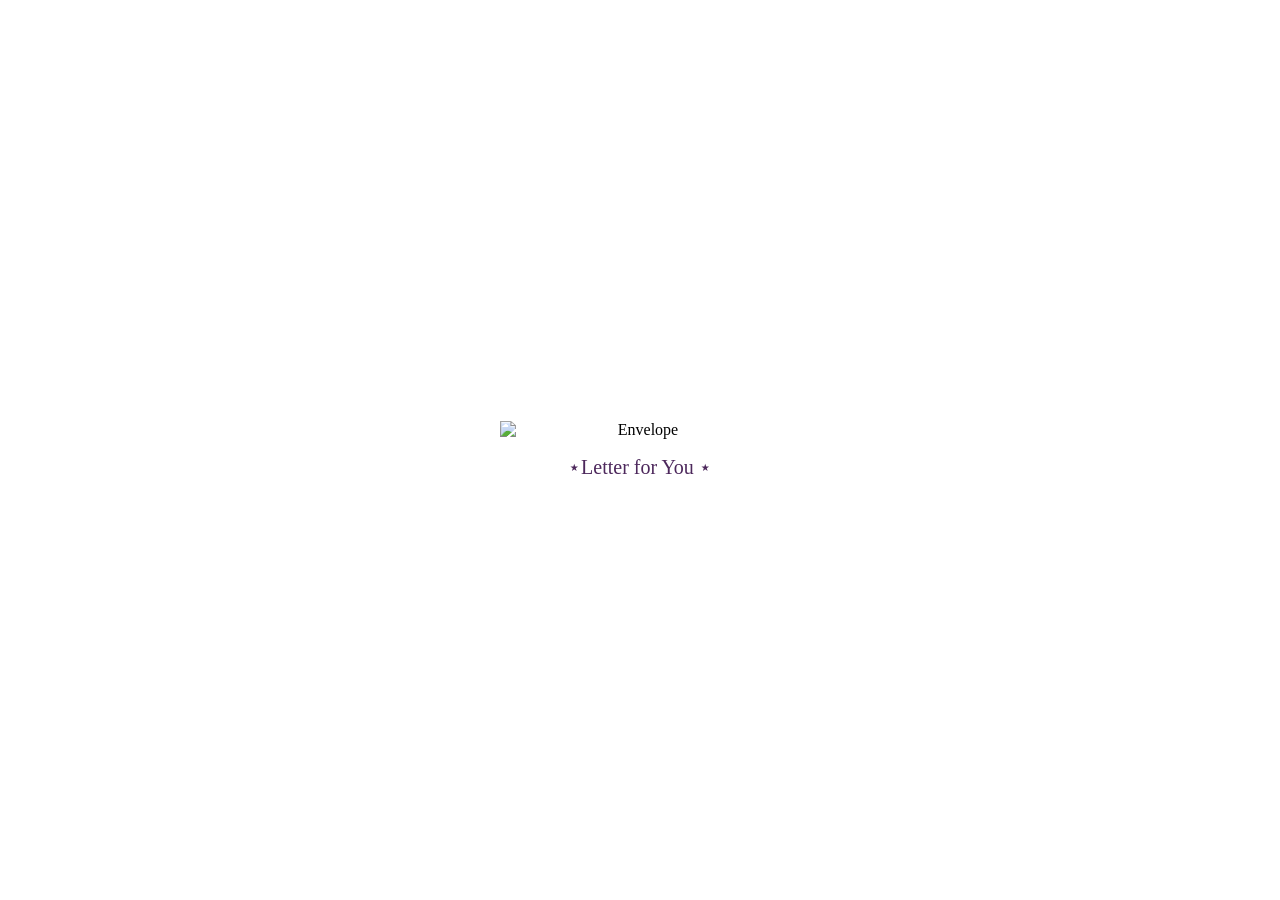
==== index.html @ 08f2ec82 "Add files via upload" ====
<!DOCTYPE html>
<html lang="en">
<head>
    <meta charset="UTF-8">
    <link rel="stylesheet" href="style.css" />
    <title>Answer Me</title>
</head>    
<body>
     <!-- Envelope Screen-->
      <div class="envelope-container">
        <img src="envelop.jpeg" alt="Envelope" id="envelope" />
        <p>⋆Letter for You ⋆</p>   
      </div>

     <!-- Letter Screen-->
      <div id="letter-container">
        <div class="letter-window">
            <h1 id="letter-title"> Are you okay?</h1>

            <img src="images (1).jpeg" class="cat" id="letter-cat" alt="Two cuddly cats" />
            <img src="cute.jpeg" class="yes-cat" id="yes-cat" alt="Happy cat saying yes" />

            <div class="buttons" id="lettr-buttons">
                <img src="images.png" class="btn yes-btn" alt="Yes" role="button" tabindex="0" />

                <div class="no-wrapper">
                    <img src="no.png" class="btn no-btn" alt="No" role="button" tabindex="0" />
                </div>
            </div>

            <p id="final-text" class="final-text" style="display: none;">
                <strong> Hi Yanie</strong> You can do it, keep shining
            </p>
        </div>
      </div>
    <script src="script.js"></script>
</body>
</html>
---- style.css ----
* {
    margin: 0;
    box-sizing: border-box;
}

body {
    min-height: 100vh;
    display: flex;
    justify-content: center;
    align-items: center;
    padding: 24px;
    background: url("bg.jpeg") center / cover fixed;
    font-family: Georgia, serif;
}

.envelope-container {
    text-align: center;
    cursor: pointer;
}

.envelope-container p {
    margin-top: 16px;
    color: #4d285c;
    font-size: 1.25rem;
}

@keyframes pulse{
    0%{
        transform: scale(1);
    }
    50%{
        transform: scale(1.1);
    }
    100%{
        transform: scale(1);       
    }
}

.envelope-container #envelope {
    display: block;
    width: min(80vw, 280px);
    animation: pulse 1.5s infinite;
    cursor: pointer;
}

#letter-container {
    display: none;
    position: fixed;
    inset: 0;
    padding: 24px;
    justify-content: center;
    align-items: center;
}

.letter-window {
    width: min(100%, 800px);
    min-height: 480px;
    max-width: 800px;
    padding: 32px;
    background: rgba(255, 250, 252, 0.94);
    border: 3px solid #d993b1;
    border-radius: 16px;
    text-align: center;
}

#letter-title {
    color: #642f56;
    margin-bottom: 20px;
}

.cat {
    width: min(70vw, 260px);
    max-height: 230px;
    object-fit: contain;
}

.yes-cat {
    display: none;
    width: min(200px, 350px);
    max-height: 500px;
    margin: 0 auto 16px;
    object-fit: contain;
}

.buttons {
    display: flex;
    justify-content: center;
    align-items: center;
    gap: 28px;
    margin-top: 24px;
}

.btn {
    width: 110px;
    cursor: pointer;
    transition: transform 160ms ease;
}

.yes-btn {
    clip-path: polygon(42% 7%, 57% 4%, 72% 8%, 84% 17%, 89% 31%, 87% 47%, 81% 61%, 72% 72%, 62% 78%, 55% 91%, 47% 98%, 42% 83%, 31% 80%, 20% 72%, 13% 61%, 10% 47%, 13% 32%, 21% 18%, 31% 10%);
}

.no-btn {
    mix-blend-mode: multiply;
}

.btn:hover,
.btn:focus-visible {
    transform: scale(1.08);
}

.no-wrapper {
    position: relative;
    width: 110px;
    height: 110px;
}

.no-wrapper .no-btn {
    position: absolute;
    inset: 0;
}

.final-text {
    margin-top: 24px;
    color: #642f56;
    font-size: 1.2rem;
}

@media (max-width: 520px) {
    .letter-window {
        min-height: 420px;
        padding: 24px 16px;
    }

    #letter-title {
        font-size: 1.5rem;
    }
}
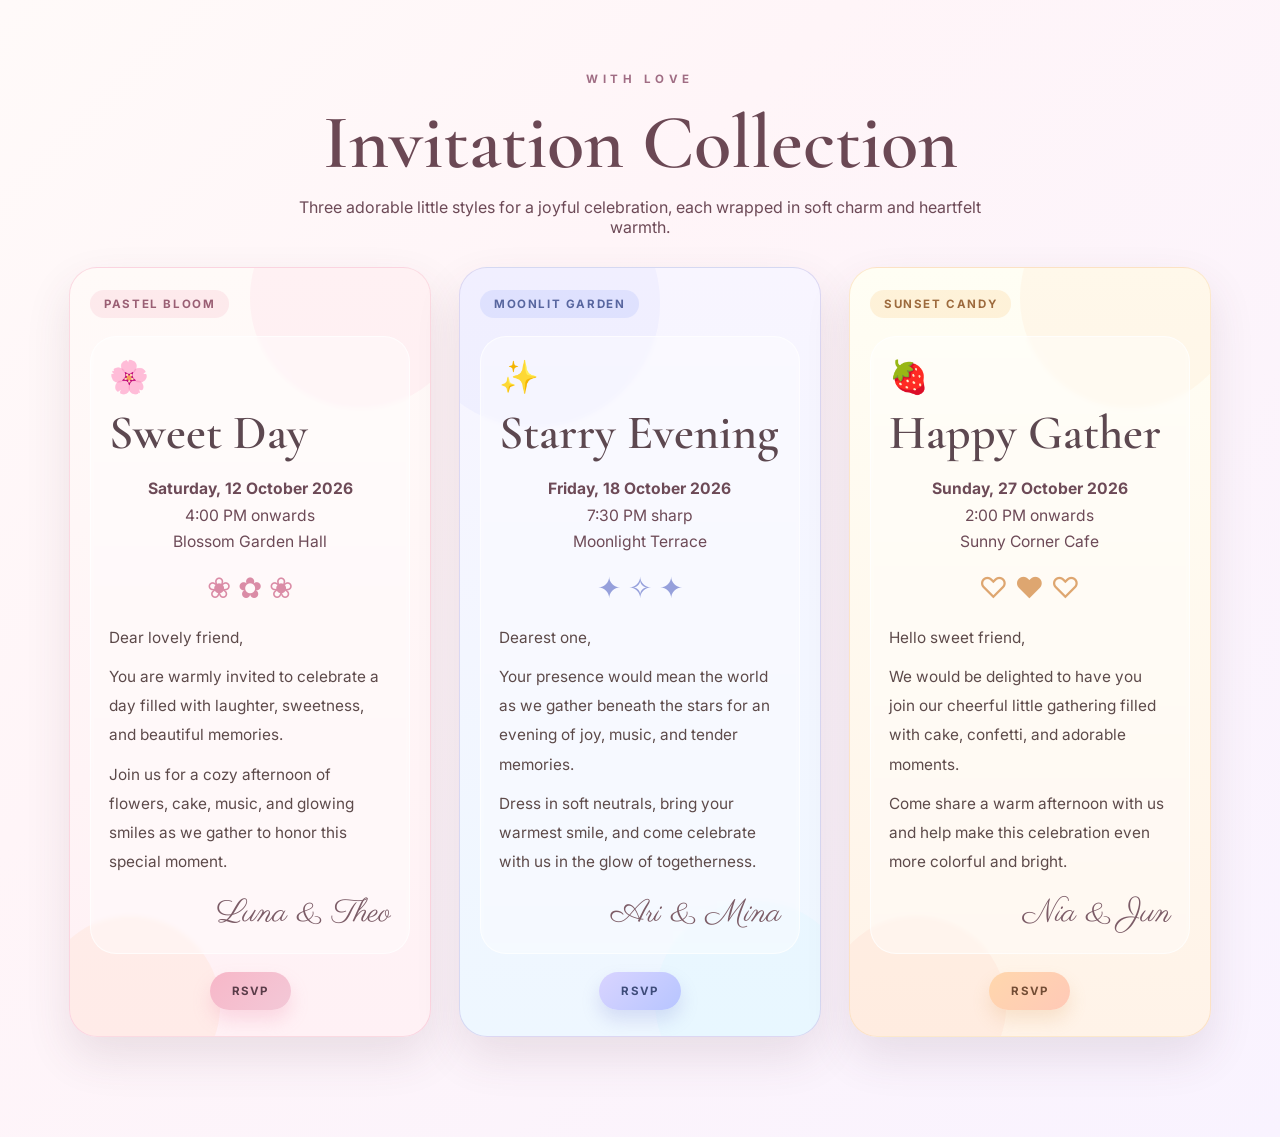
==== commit 42bafaa4: "Add files via upload" ====
--- a/index.html
+++ b/index.html
@@ -1,38 +1,379 @@
 <!DOCTYPE html>
 <html lang="en">
-<head>
-    <meta charset="UTF-8">
-    <link rel="stylesheet" href="style.css" />
-    <title>Answer Me</title>
-</head>    
-<body>
-     <!-- Envelope Screen-->
-      <div class="envelope-container">
-        <img src="envelop.jpeg" alt="Envelope" id="envelope" />
-        <p>⋆Letter for You ⋆</p>   
-      </div>
-
-     <!-- Letter Screen-->
-      <div id="letter-container">
-        <div class="letter-window">
-            <h1 id="letter-title"> Are you okay?</h1>
-
-            <img src="images (1).jpeg" class="cat" id="letter-cat" alt="Two cuddly cats" />
-            <img src="cute.jpeg" class="yes-cat" id="yes-cat" alt="Happy cat saying yes" />
-
-            <div class="buttons" id="lettr-buttons">
-                <img src="images.png" class="btn yes-btn" alt="Yes" role="button" tabindex="0" />
-
-                <div class="no-wrapper">
-                    <img src="no.png" class="btn no-btn" alt="No" role="button" tabindex="0" />
-                </div>
-            </div>
-
-            <p id="final-text" class="final-text" style="display: none;">
-                <strong> Hi Yanie</strong> You can do it, keep shining
-            </p>
-        </div>
-      </div>
-    <script src="script.js"></script>
-</body>
+  <head>
+    <meta charset="UTF-8" />
+    <meta name="viewport" content="width=device-width, initial-scale=1.0" />
+    <title>Cute Invitation Collection</title>
+    <style>
+      @import url('https://fonts.googleapis.com/css2?family=Cormorant+Garamond:wght@400;500;600;700&family=Inter:wght@400;500;600;700&family=Parisienne&display=swap');
+
+      :root {
+        --bg1: #fffaf8;
+        --bg2: #f9f3ff;
+        --pink: #f7b7c8;
+        --rose: #f39bb8;
+        --peach: #ffd6b8;
+        --lavender: #d9c6f0;
+        --mint: #cfeedd;
+        --cream: #fff9ee;
+        --brown: #5d4a4a;
+        --soft-text: #6d4a57;
+      }
+
+      * { box-sizing: border-box; }
+
+      body {
+        margin: 0;
+        min-height: 100vh;
+        font-family: 'Inter', sans-serif;
+        background: linear-gradient(135deg, #fffaf9 0%, #fff5f8 35%, #f9f3ff 100%);
+        color: var(--brown);
+      }
+
+      .page {
+        width: min(1200px, 92%);
+        margin: 40px auto;
+        padding: 32px 18px 60px;
+      }
+
+      .header {
+        text-align: center;
+        margin-bottom: 30px;
+      }
+
+      .eyebrow {
+        letter-spacing: 0.28rem;
+        text-transform: uppercase;
+        font-size: 0.72rem;
+        color: #a06d84;
+        font-weight: 700;
+      }
+
+      h1 {
+        font-family: 'Cormorant Garamond', serif;
+        font-size: clamp(2.6rem, 6vw, 5rem);
+        margin: 10px 0 8px;
+        font-weight: 600;
+        color: #6b4854;
+      }
+
+      .subtitle {
+        margin: 0 auto;
+        max-width: 700px;
+        font-size: 1rem;
+        color: var(--soft-text);
+      }
+
+      .grid {
+        display: grid;
+        grid-template-columns: repeat(auto-fit, minmax(260px, 1fr));
+        gap: 28px;
+        margin-top: 22px;
+      }
+
+      .card {
+        position: relative;
+        border-radius: 28px;
+        padding: 22px 20px 26px;
+        overflow: hidden;
+        box-shadow: 0 20px 45px rgba(89, 57, 72, 0.12);
+        min-height: 560px;
+        display: flex;
+        flex-direction: column;
+      }
+
+      .card::before,
+      .card::after {
+        content: "";
+        position: absolute;
+        border-radius: 50%;
+        opacity: 0.7;
+      }
+
+      .style-1 {
+        background: linear-gradient(180deg, #fffaf8 0%, #fff1f5 100%);
+        border: 1px solid rgba(243, 157, 184, 0.35);
+      }
+
+      .style-1::before {
+        width: 220px;
+        height: 220px;
+        background: rgba(255, 202, 218, 0.28);
+        top: -80px;
+        right: -40px;
+      }
+
+      .style-1::after {
+        width: 180px;
+        height: 180px;
+        background: rgba(255, 214, 184, 0.3);
+        bottom: -60px;
+        left: -30px;
+      }
+
+      .style-2 {
+        background: linear-gradient(180deg, #f8f5ff 0%, #eef7ff 100%);
+        border: 1px solid rgba(165, 158, 217, 0.35);
+      }
+
+      .style-2::before {
+        width: 250px;
+        height: 250px;
+        background: rgba(189, 198, 255, 0.18);
+        top: -90px;
+        left: -50px;
+      }
+
+      .style-2::after {
+        width: 200px;
+        height: 200px;
+        background: rgba(204, 240, 255, 0.25);
+        bottom: -65px;
+        right: -35px;
+      }
+
+      .style-3 {
+        background: linear-gradient(180deg, #fffef4 0%, #fff3e8 100%);
+        border: 1px solid rgba(246, 192, 130, 0.35);
+      }
+
+      .style-3::before {
+        width: 220px;
+        height: 220px;
+        background: rgba(255, 214, 170, 0.2);
+        top: -80px;
+        right: -30px;
+      }
+
+      .style-3::after {
+        width: 180px;
+        height: 180px;
+        background: rgba(255, 180, 166, 0.18);
+        bottom: -60px;
+        left: -24px;
+      }
+
+      .tag {
+        position: relative;
+        z-index: 1;
+        align-self: flex-start;
+        padding: 7px 14px;
+        border-radius: 999px;
+        font-size: 0.72rem;
+        font-weight: 700;
+        letter-spacing: 0.1rem;
+        text-transform: uppercase;
+      }
+
+      .style-1 .tag { background: rgba(247, 183, 200, 0.25); color: #9a5f74; }
+      .style-2 .tag { background: rgba(169, 182, 250, 0.25); color: #58669f; }
+      .style-3 .tag { background: rgba(252, 201, 137, 0.25); color: #9d6a3d; }
+
+      .invite {
+        position: relative;
+        z-index: 1;
+        background: rgba(255, 255, 255, 0.4);
+        backdrop-filter: blur(2px);
+        border: 1px solid rgba(255, 255, 255, 0.7);
+        border-radius: 26px;
+        padding: 20px 18px 18px;
+        margin-top: 18px;
+        flex: 1;
+      }
+
+      .icon {
+        font-size: 2rem;
+        margin-bottom: 8px;
+      }
+
+      .style-1 .icon { color: #d8829d; }
+      .style-2 .icon { color: #7d8fc9; }
+      .style-3 .icon { color: #d99558; }
+
+      h2 {
+        margin: 0 0 14px;
+        font-family: 'Cormorant Garamond', serif;
+        font-size: clamp(2.1rem, 4vw, 3rem);
+        font-weight: 600;
+        color: #5d4850;
+      }
+
+      .details {
+        text-align: center;
+        color: var(--soft-text);
+        line-height: 1.7;
+        font-size: 0.98rem;
+      }
+
+      .details strong {
+        font-weight: 700;
+      }
+
+      .flowers {
+        display: flex;
+        justify-content: center;
+        gap: 16px;
+        margin: 14px 0 18px;
+        font-size: 1.8rem;
+        opacity: 0.9;
+      }
+
+      .style-1 .flowers { color: #d7809d; }
+      .style-2 .flowers { color: #8b96d8; }
+      .style-3 .flowers { color: #db9d62; }
+
+      .letter {
+        margin-top: 14px;
+        text-align: left;
+        font-size: 0.96rem;
+        line-height: 1.9;
+        color: #5d4a4a;
+      }
+
+      .letter p {
+        margin: 0 0 10px;
+      }
+
+      .signature {
+        margin-top: 16px;
+        text-align: right;
+        font-family: 'Parisienne', cursive;
+        font-size: 2rem;
+        color: #7c5c67;
+      }
+
+      .button-row {
+        position: relative;
+        z-index: 1;
+        margin-top: 18px;
+        display: flex;
+        justify-content: center;
+      }
+
+      .btn {
+        text-decoration: none;
+        display: inline-flex;
+        align-items: center;
+        justify-content: center;
+        padding: 12px 22px;
+        border-radius: 999px;
+        font-weight: 700;
+        letter-spacing: 0.08rem;
+        text-transform: uppercase;
+        font-size: 0.72rem;
+        transition: transform 0.2s ease, box-shadow 0.2s ease;
+      }
+
+      .btn:hover {
+        transform: translateY(-2px);
+      }
+
+      .style-1 .btn {
+        background: linear-gradient(135deg, #f7b7c8, #f3c8d7);
+        color: #5a3c49;
+        box-shadow: 0 10px 18px rgba(239, 146, 176, 0.28);
+      }
+
+      .style-2 .btn {
+        background: linear-gradient(135deg, #d9d4ff, #b7c5ff);
+        color: #3e4c7a;
+        box-shadow: 0 10px 18px rgba(128, 136, 214, 0.24);
+      }
+
+      .style-3 .btn {
+        background: linear-gradient(135deg, #ffd7ad, #ffc9b7);
+        color: #734d35;
+        box-shadow: 0 10px 18px rgba(221, 155, 86, 0.2);
+      }
+
+      @media (max-width: 640px) {
+        .page { width: 90%; margin-top: 18px; }
+        .grid { gap: 20px; }
+        .card { min-height: 500px; }
+      }
+    </style>
+  </head>
+  <body>
+    <main class="page">
+      <header class="header">
+        <div class="eyebrow">with love</div>
+        <h1>Invitation Collection</h1>
+        <p class="subtitle">Three adorable little styles for a joyful celebration, each wrapped in soft charm and heartfelt warmth.</p>
+      </header>
+
+      <section class="grid">
+        <article class="card style-1">
+          <div class="tag">Pastel Bloom</div>
+          <div class="invite">
+            <div class="icon">🌸</div>
+            <h2>Sweet Day</h2>
+            <div class="details">
+              <strong>Saturday, 12 October 2026</strong><br />
+              4:00 PM onwards<br />
+              Blossom Garden Hall
+            </div>
+
+            <div class="flowers">❀ ✿ ❀</div>
+
+            <div class="letter">
+              <p>Dear lovely friend,</p>
+              <p>You are warmly invited to celebrate a day filled with laughter, sweetness, and beautiful memories.</p>
+              <p>Join us for a cozy afternoon of flowers, cake, music, and glowing smiles as we gather to honor this special moment.</p>
+            </div>
+
+            <div class="signature">Luna & Theo</div>
+          </div>
+          <div class="button-row"><a class="btn" href="#">RSVP</a></div>
+        </article>
+
+        <article class="card style-2">
+          <div class="tag">Moonlit Garden</div>
+          <div class="invite">
+            <div class="icon">✨</div>
+            <h2>Starry Evening</h2>
+            <div class="details">
+              <strong>Friday, 18 October 2026</strong><br />
+              7:30 PM sharp<br />
+              Moonlight Terrace
+            </div>
+
+            <div class="flowers">✦ ✧ ✦</div>
+
+            <div class="letter">
+              <p>Dearest one,</p>
+              <p>Your presence would mean the world as we gather beneath the stars for an evening of joy, music, and tender memories.</p>
+              <p>Dress in soft neutrals, bring your warmest smile, and come celebrate with us in the glow of togetherness.</p>
+            </div>
+
+            <div class="signature">Ari & Mina</div>
+          </div>
+          <div class="button-row"><a class="btn" href="#">RSVP</a></div>
+        </article>
+
+        <article class="card style-3">
+          <div class="tag">Sunset Candy</div>
+          <div class="invite">
+            <div class="icon">🍓</div>
+            <h2>Happy Gather</h2>
+            <div class="details">
+              <strong>Sunday, 27 October 2026</strong><br />
+              2:00 PM onwards<br />
+              Sunny Corner Cafe
+            </div>
+
+            <div class="flowers">♡ ♥ ♡</div>
+
+            <div class="letter">
+              <p>Hello sweet friend,</p>
+              <p>We would be delighted to have you join our cheerful little gathering filled with cake, confetti, and adorable moments.</p>
+              <p>Come share a warm afternoon with us and help make this celebration even more colorful and bright.</p>
+            </div>
+
+            <div class="signature">Nia & Jun</div>
+          </div>
+          <div class="button-row"><a class="btn" href="#">RSVP</a></div>
+        </article>
+      </section>
+    </main>
+  </body>
 </html>
